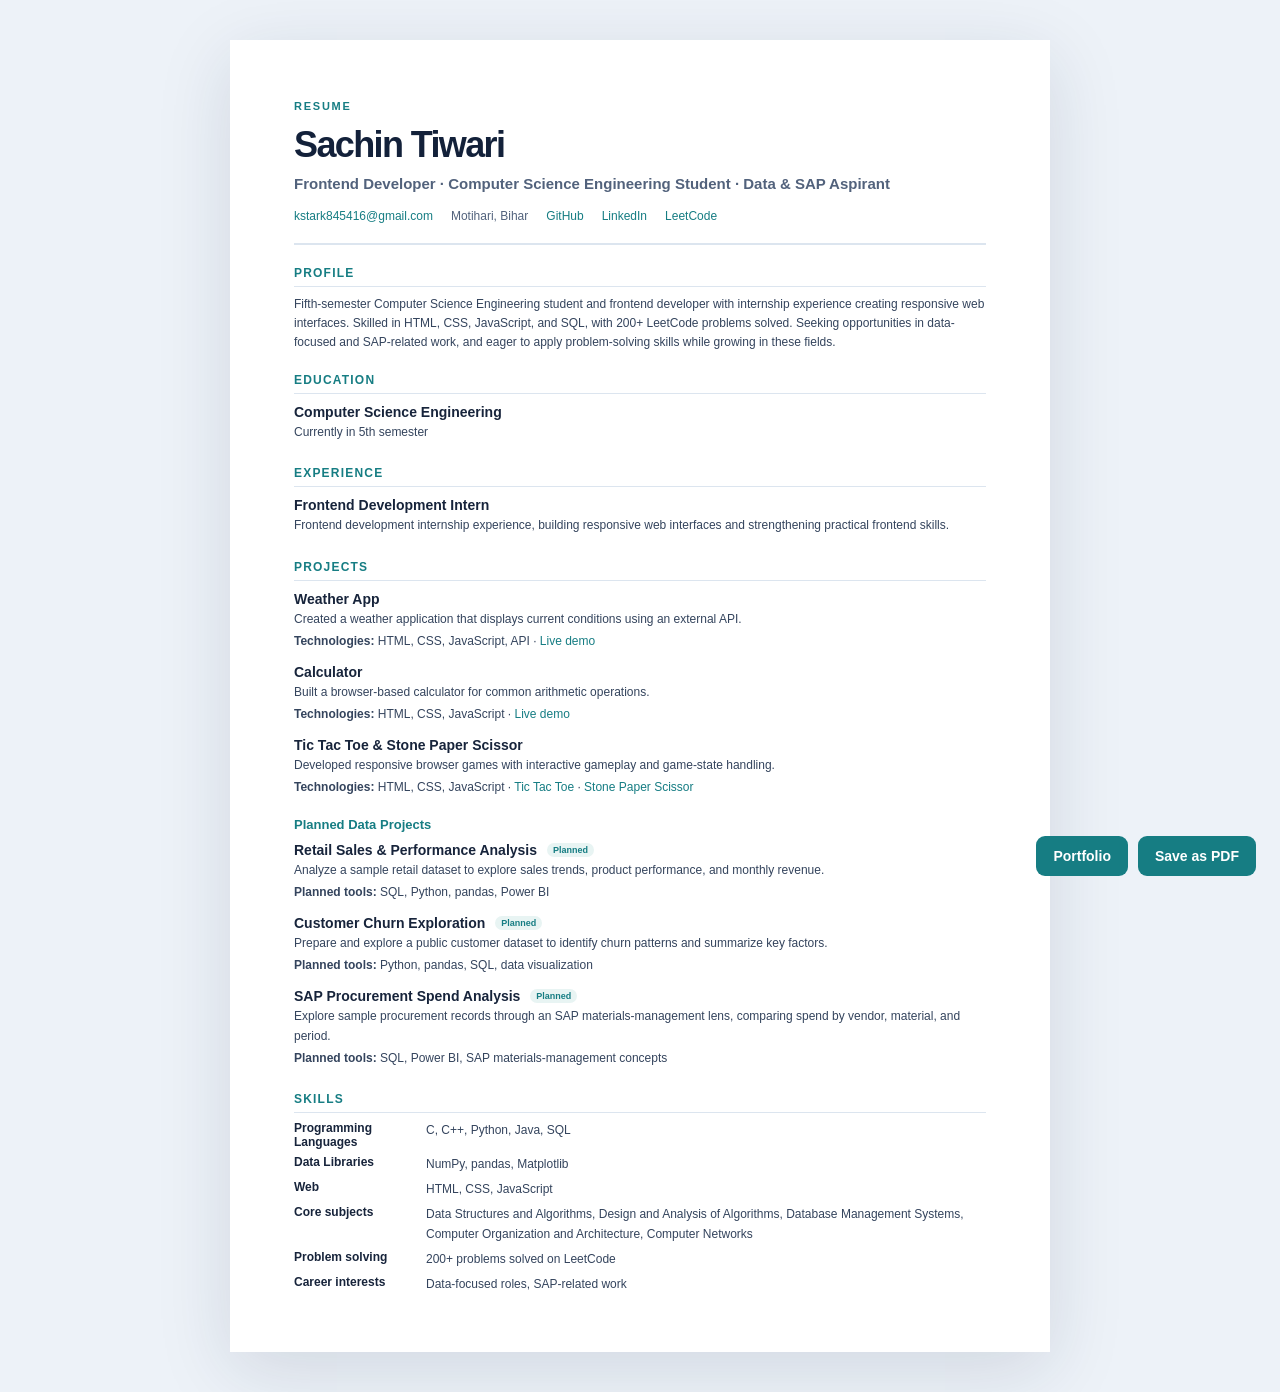
==== portfolio/resume.html @ ab0d01b3 "Update portfolio with new resume and style enhancements" ====
<!DOCTYPE html>
<html lang="en">
<head>
    <meta charset="UTF-8">
    <meta name="viewport" content="width=device-width, initial-scale=1.0">
    <meta name="description" content="Resume of Sachin Tiwari, frontend developer and computer science engineering student.">
    <title>Sachin Tiwari — Resume</title>
    <style>
        :root {
            color-scheme: light;
            font-family: Inter, "Segoe UI", Arial, sans-serif;
            color: #17243b;
            background: #edf2f8;
            font-synthesis: none;
            text-rendering: optimizeLegibility;
        }

        * { box-sizing: border-box; }

        body { margin: 0; padding: 40px 18px; }

        .resume {
            width: min(100%, 820px);
            min-height: 1056px;
            margin: 0 auto;
            padding: 58px 64px;
            background: #fff;
            box-shadow: 0 18px 70px rgba(20, 40, 72, 0.13);
        }

        .toolbar {
            position: fixed;
            right: 24px;
            bottom: 24px;
            display: flex;
            gap: 10px;
        }

        .toolbar a,
        .toolbar button {
            padding: 12px 17px;
            border: 0;
            border-radius: 9px;
            background: #167d83;
            color: #fff;
            font: inherit;
            font-size: 14px;
            font-weight: 700;
            text-decoration: none;
            cursor: pointer;
        }

        .eyebrow,
        .section-title { color: #167d83; }

        .eyebrow {
            margin: 0 0 8px;
            font-size: 11px;
            font-weight: 800;
            letter-spacing: 0.16em;
            text-transform: uppercase;
        }

        h1 {
            margin: 0;
            color: #13213a;
            font-size: 36px;
            letter-spacing: -0.045em;
        }

        .headline {
            margin: 6px 0 13px;
            color: #52627c;
            font-size: 15px;
            font-weight: 600;
        }

        .contact-line {
            display: flex;
            flex-wrap: wrap;
            gap: 8px 18px;
            padding-bottom: 20px;
            border-bottom: 2px solid #dce5ef;
            color: #52627c;
            font-size: 12px;
        }

        a { color: #167d83; text-decoration: none; }

        section { margin-top: 21px; }

        .section-title {
            margin: 0 0 8px;
            padding-bottom: 6px;
            border-bottom: 1px solid #dce5ef;
            font-size: 12px;
            font-weight: 800;
            letter-spacing: 0.1em;
            text-transform: uppercase;
        }

        p, li {
            color: #34445d;
            font-size: 12px;
            line-height: 1.6;
        }

        p { margin: 6px 0; }

        .entry {
            display: flex;
            justify-content: space-between;
            gap: 12px;
            margin-top: 10px;
        }

        .entry h3 {
            margin: 0;
            color: #17243b;
            font-size: 14px;
        }

        .project-status {
            display: inline-block;
            margin-left: 6px;
            padding: 2px 6px;
            border-radius: 10px;
            background: #e8f4f3;
            color: #167d83;
            font-size: 9px;
            font-weight: 700;
            vertical-align: 2px;
        }

        .entry p { margin: 3px 0; }

        ul {
            margin: 7px 0 0;
            padding-left: 17px;
        }

        li { margin: 3px 0; }

        .skills {
            display: grid;
            grid-template-columns: 120px 1fr;
            gap: 6px 12px;
        }

        .skills strong { color: #17243b; font-size: 12px; }
        .skills span { color: #34445d; font-size: 12px; line-height: 1.6; }

        @media (max-width: 600px) {
            body { padding: 0; }
            .resume { min-height: 100vh; padding: 36px 24px; }
            .toolbar { right: 12px; bottom: 12px; }
            .skills { grid-template-columns: 1fr; gap: 2px; }
            .skills span { margin-bottom: 6px; }
        }

        @page { size: A4; margin: 12mm; }

        @media print {
            :root { background: #fff; }
            body { padding: 0; }
            .resume {
                width: 100%;
                min-height: auto;
                padding: 0;
                box-shadow: none;
            }
            .toolbar { display: none; }
            section { margin-top: 16px; }
            p, li { font-size: 10.5px; }
            .skills strong, .skills span { font-size: 10.5px; }
        }
    </style>
</head>
<body>
    <main class="resume">
        <header>
            <p class="eyebrow">Resume</p>
            <h1>Sachin Tiwari</h1>
            <p class="headline">Frontend Developer · Computer Science Engineering Student · Data &amp; SAP Aspirant</p>
            <div class="contact-line">
                <a href="mailto:kstark845416@gmail.com">kstark845416@gmail.com</a>
                <span>Motihari, Bihar</span>
                <a href="https://github.com/Sachin-008">GitHub</a>
                <a href="https://www.linkedin.com/in/sachin-tiwari-9b143033b/">LinkedIn</a>
                <a href="https://leetcode.com/">LeetCode</a>
            </div>
        </header>

        <section>
            <h2 class="section-title">Profile</h2>
            <p>Fifth-semester Computer Science Engineering student and frontend developer with internship experience creating responsive web interfaces. Skilled in HTML, CSS, JavaScript, and SQL, with 200+ LeetCode problems solved. Seeking opportunities in data-focused and SAP-related work, and eager to apply problem-solving skills while growing in these fields.</p>
        </section>

        <section>
            <h2 class="section-title">Education</h2>
            <div class="entry">
                <div>
                    <h3>Computer Science Engineering</h3>
                    <p>Currently in 5th semester</p>
                </div>
            </div>
        </section>

        <section>
            <h2 class="section-title">Experience</h2>
            <div class="entry">
                <div>
                    <h3>Frontend Development Intern</h3>
                    <p>Frontend development internship experience, building responsive web interfaces and strengthening practical frontend skills.</p>
                </div>
            </div>
        </section>

        <section>
            <h2 class="section-title">Projects</h2>
            <div class="entry">
                <div>
                    <h3>Weather App</h3>
                    <p>Created a weather application that displays current conditions using an external API.</p>
                    <p><strong>Technologies:</strong> HTML, CSS, JavaScript, API · <a href="https://forecast1weather.netlify.app/">Live demo</a></p>
                </div>
            </div>
            <div class="entry">
                <div>
                    <h3>Calculator</h3>
                    <p>Built a browser-based calculator for common arithmetic operations.</p>
                    <p><strong>Technologies:</strong> HTML, CSS, JavaScript · <a href="https://new-calculator-web.netlify.app/">Live demo</a></p>
                </div>
            </div>
            <div class="entry">
                <div>
                    <h3>Tic Tac Toe &amp; Stone Paper Scissor</h3>
                    <p>Developed responsive browser games with interactive gameplay and game-state handling.</p>
                    <p><strong>Technologies:</strong> HTML, CSS, JavaScript · <a href="https://tic-tac-toe-sachin.netlify.app/">Tic Tac Toe</a> · <a href="https://game-stonepaper.netlify.app/">Stone Paper Scissor</a></p>
                </div>
            </div>
            <h3 style="margin: 16px 0 4px; color: #167d83; font-size: 13px;">Planned Data Projects</h3>
            <div class="entry">
                <div>
                    <h3>Retail Sales &amp; Performance Analysis <span class="project-status">Planned</span></h3>
                    <p>Analyze a sample retail dataset to explore sales trends, product performance, and monthly revenue.</p>
                    <p><strong>Planned tools:</strong> SQL, Python, pandas, Power BI</p>
                </div>
            </div>
            <div class="entry">
                <div>
                    <h3>Customer Churn Exploration <span class="project-status">Planned</span></h3>
                    <p>Prepare and explore a public customer dataset to identify churn patterns and summarize key factors.</p>
                    <p><strong>Planned tools:</strong> Python, pandas, SQL, data visualization</p>
                </div>
            </div>
            <div class="entry">
                <div>
                    <h3>SAP Procurement Spend Analysis <span class="project-status">Planned</span></h3>
                    <p>Explore sample procurement records through an SAP materials-management lens, comparing spend by vendor, material, and period.</p>
                    <p><strong>Planned tools:</strong> SQL, Power BI, SAP materials-management concepts</p>
                </div>
            </div>
        </section>

        <section>
            <h2 class="section-title">Skills</h2>
            <div class="skills">
                <strong>Programming Languages</strong><span>C, C++, Python, Java, SQL</span>
                <strong>Data Libraries</strong><span>NumPy, pandas, Matplotlib</span>
                <strong>Web</strong><span>HTML, CSS, JavaScript</span>
                <strong>Core subjects</strong><span>Data Structures and Algorithms, Design and Analysis of Algorithms, Database Management Systems, Computer Organization and Architecture, Computer Networks</span>
                <strong>Problem solving</strong><span>200+ problems solved on LeetCode</span>
                <strong>Career interests</strong><span>Data-focused roles, SAP-related work</span>
            </div>
        </section>
    </main>

    <div class="toolbar">
        <a href="index.html">Portfolio</a>
        <button type="button" onclick="window.print()">Save as PDF</button>
    </div>
</body>
</html>
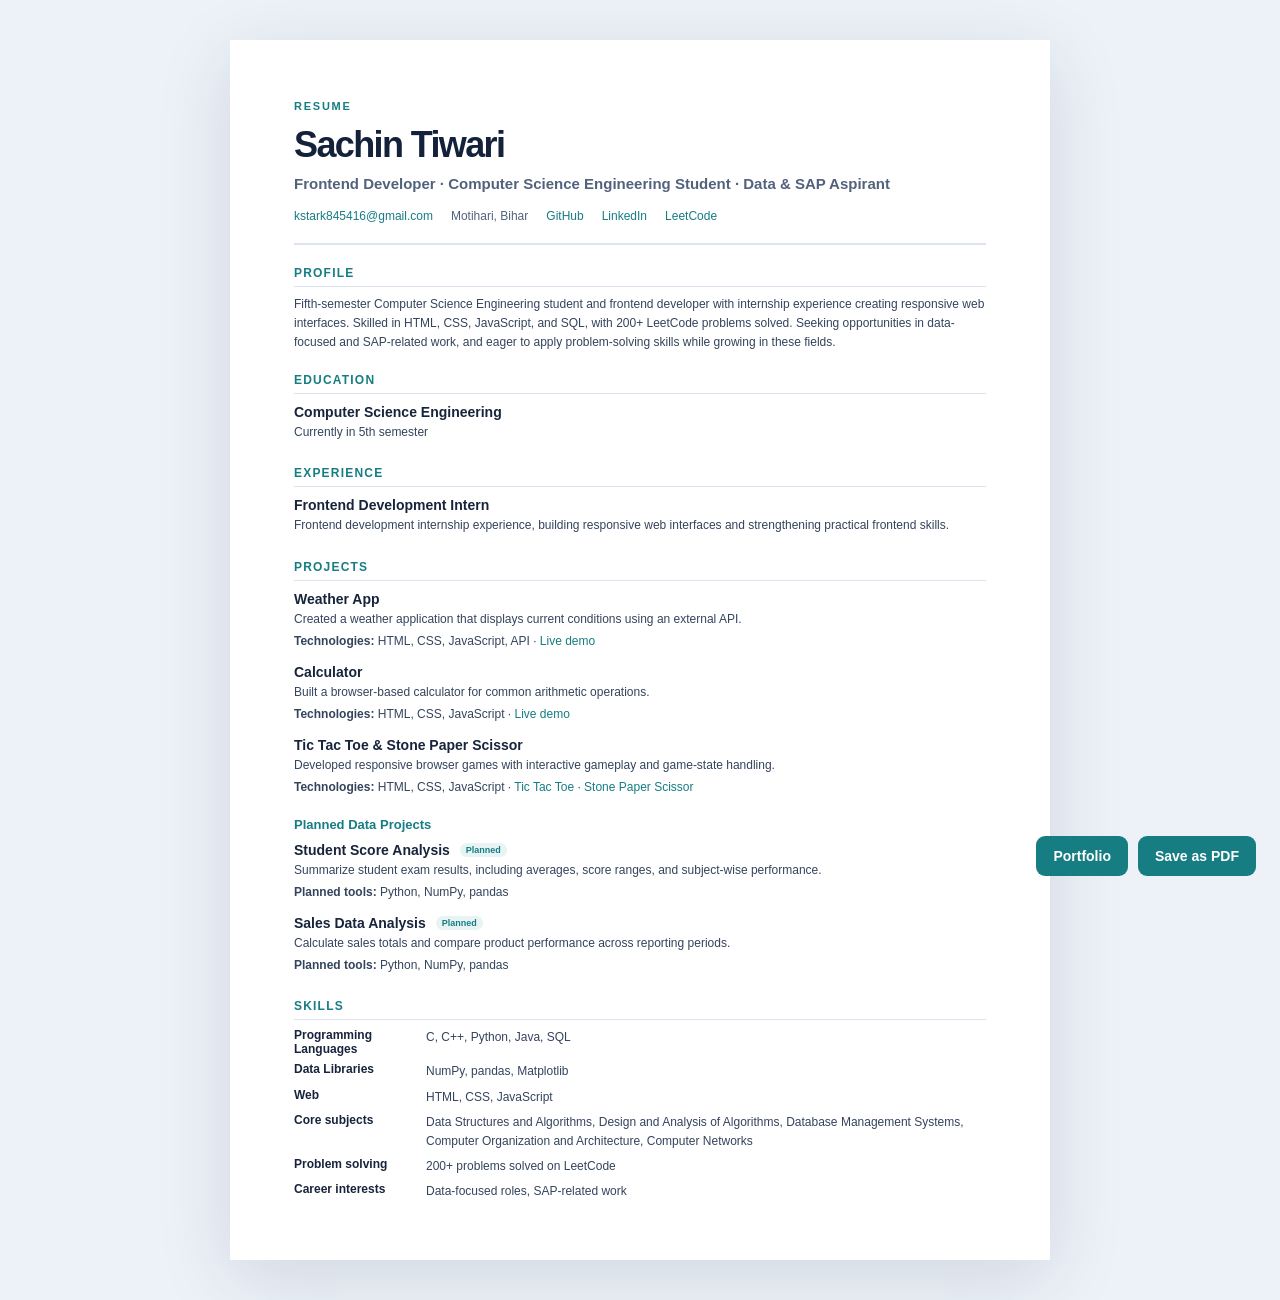
==== commit e2fd10da: "Update portfolio and resume pages with new content and styles" ====
--- a/portfolio/resume.html
+++ b/portfolio/resume.html
@@ -242,23 +242,16 @@
             <h3 style="margin: 16px 0 4px; color: #167d83; font-size: 13px;">Planned Data Projects</h3>
             <div class="entry">
                 <div>
-                    <h3>Retail Sales &amp; Performance Analysis <span class="project-status">Planned</span></h3>
-                    <p>Analyze a sample retail dataset to explore sales trends, product performance, and monthly revenue.</p>
-                    <p><strong>Planned tools:</strong> SQL, Python, pandas, Power BI</p>
-                </div>
-            </div>
-            <div class="entry">
-                <div>
-                    <h3>Customer Churn Exploration <span class="project-status">Planned</span></h3>
-                    <p>Prepare and explore a public customer dataset to identify churn patterns and summarize key factors.</p>
-                    <p><strong>Planned tools:</strong> Python, pandas, SQL, data visualization</p>
-                </div>
-            </div>
-            <div class="entry">
-                <div>
-                    <h3>SAP Procurement Spend Analysis <span class="project-status">Planned</span></h3>
-                    <p>Explore sample procurement records through an SAP materials-management lens, comparing spend by vendor, material, and period.</p>
-                    <p><strong>Planned tools:</strong> SQL, Power BI, SAP materials-management concepts</p>
+                    <h3>Student Score Analysis <span class="project-status">Planned</span></h3>
+                    <p>Summarize student exam results, including averages, score ranges, and subject-wise performance.</p>
+                    <p><strong>Planned tools:</strong> Python, NumPy, pandas</p>
+                </div>
+            </div>
+            <div class="entry">
+                <div>
+                    <h3>Sales Data Analysis <span class="project-status">Planned</span></h3>
+                    <p>Calculate sales totals and compare product performance across reporting periods.</p>
+                    <p><strong>Planned tools:</strong> Python, NumPy, pandas</p>
                 </div>
             </div>
         </section>
